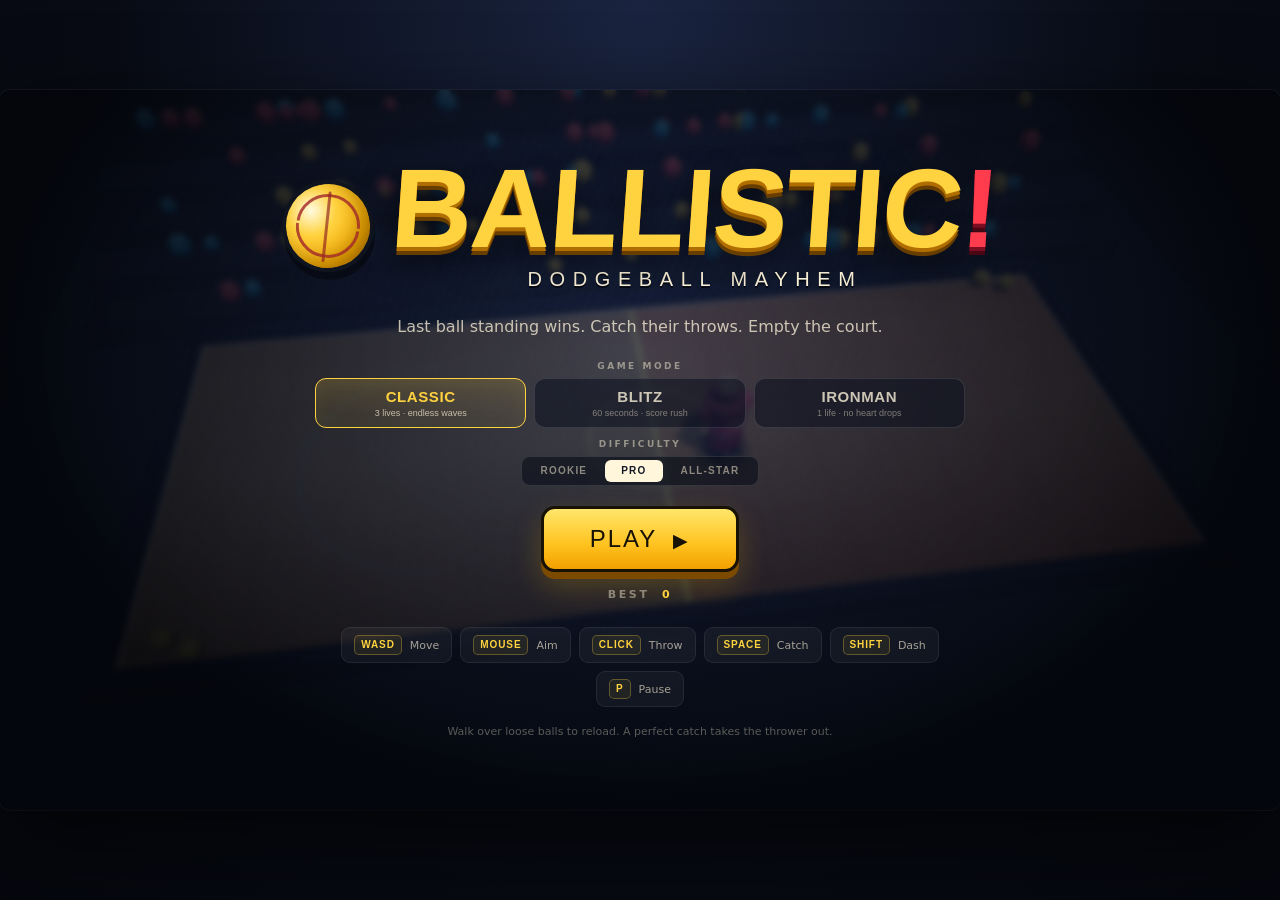
==== games/ballistic/index.html @ b690b395 "Add the real games to the POWERPLAY library with covers and play links" ====
<!doctype html>
<html lang="en">
<head>
<meta charset="utf-8">
<meta name="viewport" content="width=device-width, initial-scale=1, viewport-fit=cover, user-scalable=no">
<meta name="theme-color" content="#0a0e1a">
<title>BALLISTIC! — Dodgeball Mayhem</title>
<link rel="icon" href="data:image/svg+xml,<svg xmlns='http://www.w3.org/2000/svg' viewBox='0 0 100 100'><circle cx='50' cy='50' r='44' fill='%23ffd23f'/><circle cx='50' cy='50' r='44' fill='none' stroke='%23141a2b' stroke-width='7'/><path d='M14 42 Q50 58 86 38 M18 68 Q50 78 82 66' fill='none' stroke='%23e63946' stroke-width='6'/></svg>">
<link rel="stylesheet" href="style.css">
</head>
<body>
<main id="stage" aria-label="Ballistic dodgeball game">
  <canvas id="game" width="1280" height="720"></canvas>

  <div id="hud" class="hud is-hidden" aria-live="polite">
    <div class="hud-left">
      <div class="hud-label">SCORE</div>
      <div class="hud-score-row"><span id="score">0</span><span id="combo" class="combo">×1</span></div>
    </div>
    <div class="hud-center">
      <div class="wave-pill"><span>WAVE</span><strong id="wave">1</strong></div>
      <div id="timerPill" class="wave-pill timer-pill is-hidden"><span>TIME</span><strong id="timer">60</strong></div>
    </div>
    <div class="hud-right">
      <div class="stat-block">
        <div class="hud-label">ENERGY</div>
        <div id="hearts" class="hearts"></div>
      </div>
      <div class="stat-block ammo-block">
        <div class="hud-label">BALLS</div>
        <div id="ammo" class="ammo"></div>
      </div>
      <button id="muteBtn" class="icon-btn" aria-label="Toggle sound" title="Sound">♪</button>
      <button id="pauseBtn" class="icon-btn" aria-label="Pause game" title="Pause">II</button>
    </div>
  </div>

  <div id="toast" class="toast"></div>
  <div id="flash" class="flash"></div>

  <section id="menu" class="overlay">
    <div class="menu-inner">
      <div class="brand-row">
        <div class="logo-ball" aria-hidden="true"><span></span></div>
        <div>
          <h1 class="logo">BALLISTIC<span>!</span></h1>
          <p class="subtitle">DODGEBALL MAYHEM</p>
        </div>
      </div>
      <p class="tagline">Last ball standing wins. Catch their throws. Empty the court.</p>
      <div class="options">
        <div class="option-group">
          <div class="option-label">GAME MODE</div>
          <div id="modeSelect" class="mode-grid">
            <button type="button" class="mode-card is-selected" data-mode="classic">
              <strong>CLASSIC</strong><span>3 lives · endless waves</span>
            </button>
            <button type="button" class="mode-card" data-mode="blitz">
              <strong>BLITZ</strong><span>60 seconds · score rush</span>
            </button>
            <button type="button" class="mode-card" data-mode="ironman">
              <strong>IRONMAN</strong><span>1 life · no heart drops</span>
            </button>
          </div>
        </div>
        <div class="diff-row">
          <div class="option-label">DIFFICULTY</div>
          <div id="diffSelect" class="diff-select">
            <button type="button" data-diff="rookie">ROOKIE</button>
            <button type="button" data-diff="pro" class="is-selected">PRO</button>
            <button type="button" data-diff="allstar">ALL-STAR</button>
          </div>
        </div>
      </div>
      <button id="playBtn" class="big-btn">PLAY <span>▶</span></button>
      <p class="best-line">BEST <strong id="bestScore">0</strong></p>
      <div class="controls-card">
        <div class="control"><kbd>WASD</kbd><span>Move</span></div>
        <div class="control"><kbd>MOUSE</kbd><span>Aim</span></div>
        <div class="control"><kbd>CLICK</kbd><span>Throw</span></div>
        <div class="control"><kbd>SPACE</kbd><span>Catch</span></div>
        <div class="control"><kbd>SHIFT</kbd><span>Dash</span></div>
        <div class="control"><kbd>P</kbd><span>Pause</span></div>
      </div>
      <p class="tip-line">Walk over loose balls to reload. A perfect catch takes the thrower out.</p>
    </div>
  </section>

  <section id="pauseScreen" class="overlay is-hidden">
    <div class="panel">
      <p class="eyebrow">TIMEOUT</p>
      <h2>PAUSED</h2>
      <button id="resumeBtn" class="big-btn">RESUME</button>
      <button id="quitBtn" class="ghost-btn">QUIT TO MENU</button>
    </div>
  </section>

  <section id="gameover" class="overlay is-hidden">
    <div class="panel">
      <p class="eyebrow">FINAL WHISTLE</p>
      <h2 id="endTitle" class="ko-title">KNOCKED OUT</h2>
      <div class="result-grid">
        <div><span>SCORE</span><strong id="finalScore">0</strong></div>
        <div><span>WAVE</span><strong id="finalWave">1</strong></div>
        <div><span>BEST</span><strong id="finalBest">0</strong></div>
      </div>
      <button id="retryBtn" class="big-btn">RUN IT BACK</button>
      <button id="menuBtn" class="ghost-btn">MAIN MENU</button>
    </div>
  </section>

  <div id="touchControls" class="touch-controls" aria-hidden="true">
    <div id="joystick" class="joystick"><div id="stick" class="stick"></div></div>
    <div class="touch-actions">
      <button id="dashTouch" class="touch-btn dash-btn" aria-label="Dash">DASH</button>
      <button id="catchTouch" class="touch-btn catch-btn" aria-label="Catch">CATCH</button>
      <button id="throwTouch" class="touch-btn throw-btn" aria-label="Throw">THROW</button>
    </div>
  </div>

  <div id="selftest" class="selftest is-hidden"></div>
</main>
<script src="vendor/three.min.js"></script>
<script src="render3d.js"></script>
<script src="game.js"></script>
</body>
</html>
---- games/ballistic/style.css ----
:root {
  --ink: #0a0e1a;
  --panel: #121a2e;
  --yellow: #ffd23f;
  --orange: #ff8a1f;
  --red: #ff3b4e;
  --blue: #38bdf8;
  --cream: #fff6dc;
  --green: #4ade80;
}

* { box-sizing: border-box; -webkit-tap-highlight-color: transparent; }

html, body {
  margin: 0;
  padding: 0;
  height: 100%;
  overflow: hidden;
  background:
    radial-gradient(ellipse at 50% 0%, #1a2440 0%, #080b14 58%, #05070d 100%);
  color: var(--cream);
  font-family: "Trebuchet MS", "Segoe UI", system-ui, sans-serif;
  touch-action: none;
  overscroll-behavior: none;
}

#stage {
  position: absolute;
  left: 50%;
  top: 50%;
  transform: translate(-50%, -50%);
  background: #0a0e1a;
  overflow: hidden;
  border-radius: 10px;
  box-shadow: 0 30px 90px rgba(0, 0, 0, .65), 0 0 0 1px rgba(255, 255, 255, .05);
  isolation: isolate;
}

#game {
  display: block;
  width: 100%;
  height: 100%;
  cursor: crosshair;
}

.is-hidden { display: none !important; }

/* ---------- HUD ---------- */
.hud {
  position: absolute;
  inset: 0 0 auto 0;
  z-index: 8;
  display: flex;
  align-items: flex-start;
  justify-content: space-between;
  gap: 16px;
  padding: 18px 24px;
  pointer-events: none;
  background: linear-gradient(to bottom, rgba(5, 8, 16, .85), rgba(5, 8, 16, 0));
}

.hud-left, .hud-right { display: flex; align-items: flex-start; gap: 18px; }
.hud-left { flex-direction: column; gap: 0; min-width: 180px; }
.hud-label {
  font-size: 10px;
  font-weight: 800;
  letter-spacing: .22em;
  color: rgba(255, 246, 220, .55);
}
.hud-score-row { display: flex; align-items: baseline; gap: 10px; }
#score {
  font-family: "Arial Black", Impact, sans-serif;
  font-size: clamp(26px, 3.2vw, 42px);
  line-height: 1;
  letter-spacing: .02em;
  color: var(--cream);
  text-shadow: 0 3px 0 rgba(0, 0, 0, .45);
}
.combo {
  font-family: "Arial Black", Impact, sans-serif;
  font-size: 16px;
  color: var(--yellow);
  opacity: 0;
  transform: translateY(4px) scale(.8);
  transition: opacity .15s, transform .15s;
}
.combo.on { opacity: 1; transform: none; }

.wave-pill {
  display: flex;
  align-items: center;
  gap: 10px;
  margin-top: 4px;
  padding: 8px 18px;
  border: 1px solid rgba(255, 210, 63, .35);
  border-radius: 999px;
  background: rgba(12, 18, 34, .7);
  box-shadow: inset 0 1px 0 rgba(255, 255, 255, .08);
}
.wave-pill span { font-size: 10px; font-weight: 800; letter-spacing: .22em; color: var(--yellow); }
.wave-pill strong { font-family: "Arial Black", Impact, sans-serif; font-size: 22px; line-height: 1; }

.hud-right { align-items: center; }
.stat-block { display: flex; flex-direction: column; gap: 5px; }
.hearts { display: flex; gap: 5px; height: 22px; }
.heart {
  width: 22px;
  height: 20px;
  display: grid;
  place-items: center;
  font-size: 21px;
  line-height: 1;
  color: var(--red);
  text-shadow: 0 2px 0 #7a0f1c;
  transition: transform .2s, opacity .2s;
}
.heart.empty { color: rgba(255, 255, 255, .14); text-shadow: none; }
.heart.pop { animation: heartPop .35s ease; }
@keyframes heartPop { 50% { transform: scale(1.4); } }

.ammo { display: flex; gap: 5px; height: 20px; align-items: center; }
.ball-pip {
  width: 15px;
  height: 15px;
  border-radius: 50%;
  background: radial-gradient(circle at 34% 28%, #fff8d6, var(--yellow) 42%, #e08a00 100%);
  border: 1.5px solid #20160a;
  box-shadow: 0 2px 0 rgba(0, 0, 0, .4);
}
.ball-pip.spent { background: rgba(255, 255, 255, .08); border-color: rgba(255, 255, 255, .12); box-shadow: none; }

.icon-btn {
  pointer-events: auto;
  width: 38px;
  height: 38px;
  border-radius: 10px;
  border: 1px solid rgba(255, 255, 255, .14);
  background: rgba(10, 15, 28, .72);
  color: var(--cream);
  font: 800 14px/1 "Trebuchet MS", sans-serif;
  cursor: pointer;
  transition: background .15s, transform .15s;
}
.icon-btn:hover { background: rgba(255, 255, 255, .12); transform: translateY(-1px); }
.icon-btn.off { opacity: .4; }

/* ---------- Overlays ---------- */
.overlay {
  position: absolute;
  inset: 0;
  z-index: 20;
  display: flex;
  align-items: center;
  justify-content: center;
  padding: 22px;
  background:
    radial-gradient(ellipse at 50% 36%, rgba(28, 41, 74, .72), rgba(4, 6, 12, .93) 72%),
    repeating-linear-gradient(115deg, rgba(255, 255, 255, .022) 0 2px, transparent 2px 9px);
  backdrop-filter: blur(3px);
}
.overlay.is-hidden { display: none !important; }

.menu-inner {
  width: min(760px, 100%);
  text-align: center;
  animation: riseIn .55s cubic-bezier(.2, .9, .25, 1) both;
}
@keyframes riseIn { from { opacity: 0; transform: translateY(24px) scale(.97); } }

.brand-row { display: flex; align-items: center; justify-content: center; gap: 18px; }
.logo-ball {
  position: relative;
  width: clamp(58px, 8vw, 92px);
  height: clamp(58px, 8vw, 92px);
  border-radius: 50%;
  background: radial-gradient(circle at 34% 28%, #fffbe0 0%, #ffd23f 30%, #f0a500 70%, #a85f00 100%);
  border: 4px solid #10141f;
  box-shadow: 0 8px 0 rgba(0, 0, 0, .4), inset -8px -10px 18px rgba(0, 0, 0, .22);
  transform: rotate(-12deg);
  flex: none;
}
.logo-ball::before, .logo-ball::after {
  content: "";
  position: absolute;
  inset: 12%;
  border-radius: 50%;
  border: 3px solid rgba(160, 40, 40, .8);
  clip-path: inset(0 0 52% 0);
  transform: rotate(20deg);
}
.logo-ball::after { transform: rotate(200deg); }
.logo-ball span {
  position: absolute;
  left: 47%;
  top: 8%;
  width: 3px;
  height: 84%;
  background: rgba(140, 30, 30, .65);
  border-radius: 2px;
  transform: rotate(18deg);
}
.logo {
  margin: 0;
  font-family: "Arial Black", Impact, sans-serif;
  font-size: clamp(52px, 10.5vw, 112px);
  line-height: .84;
  letter-spacing: -.015em;
  color: var(--yellow);
  text-shadow:
    0 4px 0 #b06d00,
    0 8px 0 #683e00,
    0 14px 34px rgba(0, 0, 0, .7);
  transform: skewX(-4deg);
}
.logo span { color: var(--red); text-shadow: 0 4px 0 #7c0d22, 0 8px 0 #4a0613; }
.subtitle {
  margin: 12px 0 0;
  font-family: "Arial Black", Impact, sans-serif;
  font-size: clamp(13px, 1.8vw, 20px);
  letter-spacing: .38em;
  color: var(--cream);
  text-shadow: 0 2px 0 rgba(0, 0, 0, .6);
}
.tagline {
  margin: 24px auto 22px;
  max-width: 540px;
  font-size: clamp(13px, 1.5vw, 16px);
  line-height: 1.5;
  color: rgba(255, 246, 220, .75);
}

.big-btn {
  font-family: "Arial Black", Impact, sans-serif;
  font-size: clamp(18px, 2.2vw, 24px);
  letter-spacing: .08em;
  color: #171204;
  background: linear-gradient(180deg, #ffe66a, #ffc21f 60%, #f0a000);
  border: 3px solid #171204;
  border-radius: 14px;
  padding: 16px 46px;
  cursor: pointer;
  box-shadow: 0 7px 0 #7c4a00, 0 14px 30px rgba(255, 186, 0, .22);
  transition: transform .12s, box-shadow .12s, filter .15s;
}
.big-btn span { font-size: .8em; margin-left: 8px; }
.big-btn:hover { transform: translateY(-2px); filter: brightness(1.06); box-shadow: 0 9px 0 #7c4a00, 0 18px 36px rgba(255, 186, 0, .28); }
.big-btn:active { transform: translateY(4px); box-shadow: 0 3px 0 #7c4a00; }

.ghost-btn {
  display: block;
  margin: 14px auto 0;
  font: 800 12px/1 "Trebuchet MS", sans-serif;
  letter-spacing: .2em;
  color: rgba(255, 246, 220, .62);
  background: none;
  border: 0;
  padding: 12px 20px;
  cursor: pointer;
}
.ghost-btn:hover { color: var(--cream); }

.best-line {
  margin: 16px 0 0;
  font-size: 11px;
  font-weight: 800;
  letter-spacing: .24em;
  color: rgba(255, 246, 220, .45);
}
.best-line strong { color: var(--yellow); margin-left: 6px; }

.controls-card {
  display: flex;
  flex-wrap: wrap;
  justify-content: center;
  gap: 8px;
  margin: 26px auto 0;
  max-width: 640px;
}
.control {
  display: flex;
  align-items: center;
  gap: 8px;
  padding: 7px 12px;
  border-radius: 9px;
  background: rgba(255, 255, 255, .045);
  border: 1px solid rgba(255, 255, 255, .075);
}
.control kbd {
  font: 800 10px/1 "Trebuchet MS", sans-serif;
  letter-spacing: .09em;
  color: var(--yellow);
  border: 1px solid rgba(255, 210, 63, .3);
  border-radius: 5px;
  padding: 4px 6px;
  background: rgba(255, 210, 63, .07);
}
.control span { font-size: 11px; color: rgba(255, 246, 220, .62); }
.tip-line { margin: 18px 0 0; font-size: 11px; color: rgba(255, 246, 220, .34); }

/* ---------- Panels ---------- */
.panel {
  width: min(520px, 100%);
  text-align: center;
  padding: clamp(26px, 4vw, 48px);
  background: linear-gradient(180deg, rgba(24, 34, 60, .94), rgba(11, 16, 30, .97));
  border: 1px solid rgba(255, 255, 255, .1);
  border-radius: 22px;
  box-shadow: 0 30px 80px rgba(0, 0, 0, .55), inset 0 1px 0 rgba(255, 255, 255, .08);
  animation: riseIn .35s ease both;
}
.eyebrow {
  margin: 0 0 10px;
  font-size: 10px;
  font-weight: 800;
  letter-spacing: .34em;
  color: var(--yellow);
}
.panel h2 {
  margin: 0 0 22px;
  font-family: "Arial Black", Impact, sans-serif;
  font-size: clamp(38px, 6vw, 64px);
  line-height: .92;
  letter-spacing: -.01em;
}
.panel .ko-title { color: var(--red); text-shadow: 0 4px 0 #6e0d1b; }
.result-grid { display: grid; grid-template-columns: repeat(3, 1fr); gap: 10px; margin: 0 0 26px; }
.result-grid div {
  padding: 12px 6px;
  border-radius: 12px;
  background: rgba(255, 255, 255, .045);
  border: 1px solid rgba(255, 255, 255, .07);
}
.result-grid span {
  display: block;
  font-size: 9px;
  font-weight: 800;
  letter-spacing: .22em;
  color: rgba(255, 246, 220, .45);
  margin-bottom: 5px;
}
.result-grid strong { font-family: "Arial Black", Impact, sans-serif; font-size: clamp(20px, 3vw, 30px); color: var(--cream); }

/* ---------- Toast ---------- */
.toast {
  position: absolute;
  left: 50%;
  top: 31%;
  z-index: 12;
  transform: translate(-50%, -50%) scale(.7);
  opacity: 0;
  pointer-events: none;
  font-family: "Arial Black", Impact, sans-serif;
  font-size: clamp(34px, 6.4vw, 68px);
  letter-spacing: .04em;
  color: var(--yellow);
  text-align: center;
  white-space: nowrap;
  text-shadow: 0 5px 0 #8c5200, 0 10px 30px rgba(0, 0, 0, .6);
  transition: opacity .18s, transform .3s cubic-bezier(.2, 1.3, .35, 1);
}
.toast.show { opacity: 1; transform: translate(-50%, -50%) scale(1); }
.toast.small { font-size: clamp(22px, 3.4vw, 38px); color: var(--cream); text-shadow: 0 3px 0 rgba(0,0,0,.5); }

.hud-center { display: flex; align-items: center; gap: 8px; }
.timer-pill { border-color: rgba(56, 189, 248, .45); }
.timer-pill span { color: var(--blue); }
.timer-pill.hurry { border-color: var(--red); animation: timerPulse .55s ease-in-out infinite alternate; }
.timer-pill.hurry span, .timer-pill.hurry strong { color: var(--red); }
@keyframes timerPulse { to { transform: scale(1.06); } }

/* ---------- Game options ---------- */
.options {
  width: min(650px, 100%);
  margin: 0 auto 20px;
  display: flex;
  flex-direction: column;
  gap: 11px;
}
.option-label {
  margin-bottom: 7px;
  font-size: 9px;
  font-weight: 900;
  letter-spacing: .28em;
  color: rgba(255, 246, 220, .48);
}
.mode-grid { display: grid; grid-template-columns: repeat(3, 1fr); gap: 8px; }
.mode-card {
  padding: 10px 8px 9px;
  border-radius: 11px;
  border: 1px solid rgba(255, 255, 255, .12);
  background: rgba(10, 16, 30, .55);
  color: var(--cream);
  cursor: pointer;
  transition: border-color .15s, background .15s, transform .15s;
}
.mode-card strong {
  display: block;
  font: 900 15px/1 "Arial Black", Impact, sans-serif;
  letter-spacing: .04em;
  color: rgba(255, 246, 220, .78);
}
.mode-card span { display: block; margin-top: 4px; font-size: 9px; color: rgba(255, 246, 220, .44); }
.mode-card:hover { border-color: rgba(255, 210, 63, .38); transform: translateY(-1px); }
.mode-card.is-selected {
  border-color: var(--yellow);
  background: linear-gradient(180deg, rgba(255, 210, 63, .16), rgba(255, 210, 63, .05));
  box-shadow: inset 0 0 20px rgba(255, 210, 63, .07);
}
.mode-card.is-selected strong { color: var(--yellow); }
.mode-card.is-selected span { color: rgba(255, 246, 220, .7); }

.diff-row { display: flex; flex-direction: column; align-items: center; }
.diff-select {
  display: inline-flex;
  padding: 3px;
  gap: 2px;
  border: 1px solid rgba(255, 255, 255, .12);
  border-radius: 9px;
  background: rgba(8, 12, 24, .6);
}
.diff-select button {
  padding: 6px 16px;
  border: 0;
  border-radius: 6px;
  background: transparent;
  color: rgba(255, 246, 220, .5);
  font: 800 10px/1 "Trebuchet MS", sans-serif;
  letter-spacing: .12em;
  cursor: pointer;
}
.diff-select button:hover { color: var(--cream); }
.diff-select button.is-selected { background: var(--cream); color: #131826; }

.flash {
  position: absolute;
  inset: 0;
  z-index: 7;
  pointer-events: none;
  opacity: 0;
  background: radial-gradient(ellipse at 50% 52%, rgba(255, 40, 60, .55), rgba(255, 20, 40, .18) 55%, transparent 78%);
}
.time-title { color: var(--blue) !important; text-shadow: 0 4px 0 #075985 !important; }

/* ---------- Touch ---------- */
.touch-controls {
  position: absolute;
  inset: auto 0 0 0;
  z-index: 10;
  display: none;
  align-items: flex-end;
  justify-content: space-between;
  padding: 0 20px max(20px, env(safe-area-inset-bottom));
  pointer-events: none;
}
body.touch .touch-controls { display: flex; }
body.touch #game { cursor: default; }

.joystick {
  pointer-events: auto;
  width: clamp(96px, 15vw, 132px);
  height: clamp(96px, 15vw, 132px);
  border-radius: 50%;
  border: 2px solid rgba(255, 255, 255, .16);
  background: rgba(10, 16, 30, .42);
  box-shadow: inset 0 0 24px rgba(0, 0, 0, .35);
  position: relative;
  touch-action: none;
}
.stick {
  position: absolute;
  left: 50%;
  top: 50%;
  width: 46%;
  height: 46%;
  border-radius: 50%;
  transform: translate(-50%, -50%);
  background: radial-gradient(circle at 35% 30%, rgba(255, 255, 255, .35), rgba(255, 255, 255, .14));
  border: 1px solid rgba(255, 255, 255, .28);
}
.touch-actions { display: flex; align-items: flex-end; gap: clamp(8px, 1.6vw, 16px); pointer-events: auto; }
.touch-btn {
  width: clamp(56px, 9vw, 78px);
  height: clamp(56px, 9vw, 78px);
  border-radius: 50%;
  border: 2px solid rgba(255, 255, 255, .25);
  font: 800 clamp(9px, 1.2vw, 11px)/1 "Trebuchet MS", sans-serif;
  letter-spacing: .08em;
  color: var(--cream);
  background: rgba(18, 27, 48, .78);
  box-shadow: 0 4px 0 rgba(0, 0, 0, .4);
  touch-action: none;
}
.touch-btn:active { transform: translateY(2px); box-shadow: 0 2px 0 rgba(0, 0, 0, .4); }
.throw-btn { width: clamp(66px, 11vw, 92px); height: clamp(66px, 11vw, 92px); background: rgba(255, 194, 31, .9); color: #1a1303; border-color: #ffe67a; }
.catch-btn { color: var(--blue); }
.dash-btn { color: var(--green); }

/* ---------- Self test ---------- */
.selftest {
  position: absolute;
  inset: 0;
  z-index: 99;
  background: #05070d;
  color: #b6ffca;
  font: 14px/1.6 monospace;
  padding: 30px;
  white-space: pre-wrap;
  overflow: auto;
}

@media (max-width: 700px) {
  .hud { padding: 10px 12px; gap: 8px; }
  .hud-left { min-width: 92px; }
  .hud-right { gap: 8px; }
  .hud-label { font-size: 8px; }
  .wave-pill { padding: 6px 10px; gap: 6px; margin-top: 2px; }
  .wave-pill strong { font-size: 16px; }
  .icon-btn { width: 32px; height: 32px; }
  .ammo-block { display: none; }
  .controls-card { display: none; }
  .tagline { margin: 14px auto 16px; }
  .tip-line { display: none; }
  .best-line { margin-top: 10px; }
  .panel { padding: 26px 18px; }
}

@media (max-height: 560px) {
  .overlay { align-items: flex-start; overflow-y: auto; padding: 10px; }
  .brand-row { gap: 10px; }
  .logo-ball { width: 42px; height: 42px; border-width: 2px; }
  .logo { font-size: clamp(32px, 7vw, 50px); }
  .subtitle { margin-top: 5px; font-size: 9px; }
  .tagline { display: none; }
  .options { margin: 10px auto 12px; gap: 7px; }
  .option-label { margin-bottom: 4px; font-size: 7px; }
  .mode-card { padding: 6px 4px; border-radius: 7px; min-height: 40px; }
  .mode-card strong { font-size: 10px; }
  .mode-card span { font-size: 7px; margin-top: 2px; }
  .diff-select button { padding: 5px 11px; font-size: 8px; min-height: 30px; }
  .big-btn { padding: 8px 28px; font-size: 15px; border-width: 2px; box-shadow: 0 4px 0 #7c4a00; }
  .best-line { margin-top: 6px; font-size: 8px; }
  .controls-card, .tip-line { display: none; }
  .panel { padding: 18px 14px; }
  .panel h2 { margin-bottom: 12px; }
  .result-grid { margin-bottom: 14px; }
}

@media (prefers-reduced-motion: reduce) {
  * { animation-duration: .01ms !important; transition-duration: .01ms !important; }
}
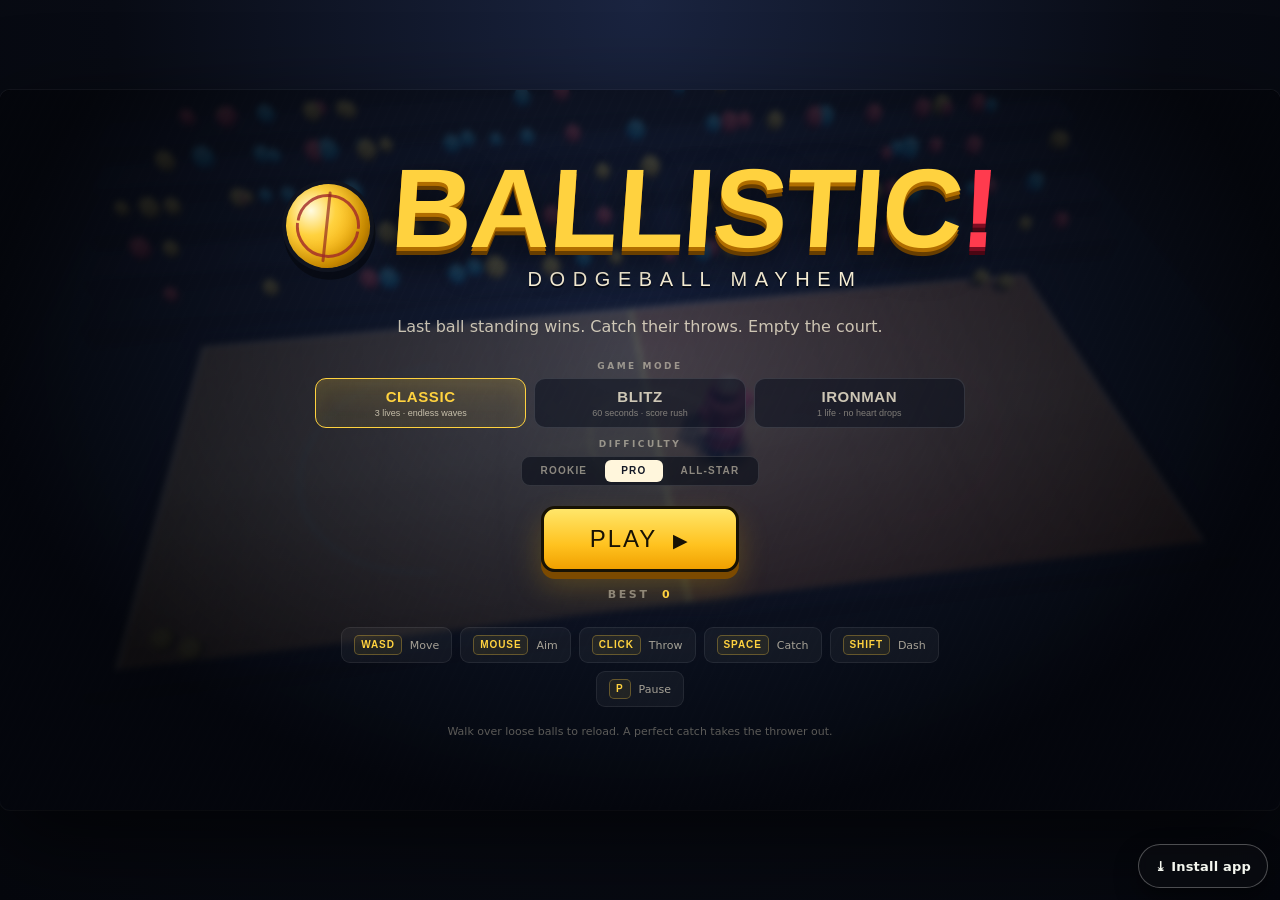
==== commit f1770a25: "Make every game installable as its own app" ====
--- a/games/ballistic/index.html
+++ b/games/ballistic/index.html
@@ -5,6 +5,10 @@
 <meta name="viewport" content="width=device-width, initial-scale=1, viewport-fit=cover, user-scalable=no">
 <meta name="theme-color" content="#0a0e1a">
 <title>BALLISTIC! — Dodgeball Mayhem</title>
+<link rel="manifest" href="manifest.webmanifest">
+<meta name="apple-mobile-web-app-capable" content="yes">
+<meta name="apple-mobile-web-app-title" content="BALLISTIC!">
+<link rel="apple-touch-icon" href="icons/apple-touch-icon.png">
 <link rel="icon" href="data:image/svg+xml,<svg xmlns='http://www.w3.org/2000/svg' viewBox='0 0 100 100'><circle cx='50' cy='50' r='44' fill='%23ffd23f'/><circle cx='50' cy='50' r='44' fill='none' stroke='%23141a2b' stroke-width='7'/><path d='M14 42 Q50 58 86 38 M18 68 Q50 78 82 66' fill='none' stroke='%23e63946' stroke-width='6'/></svg>">
 <link rel="stylesheet" href="style.css">
 </head>
@@ -123,5 +127,6 @@
 <script src="vendor/three.min.js"></script>
 <script src="render3d.js"></script>
 <script src="game.js"></script>
+<script src="../_install/app-install.js" defer></script>
 </body>
 </html>
